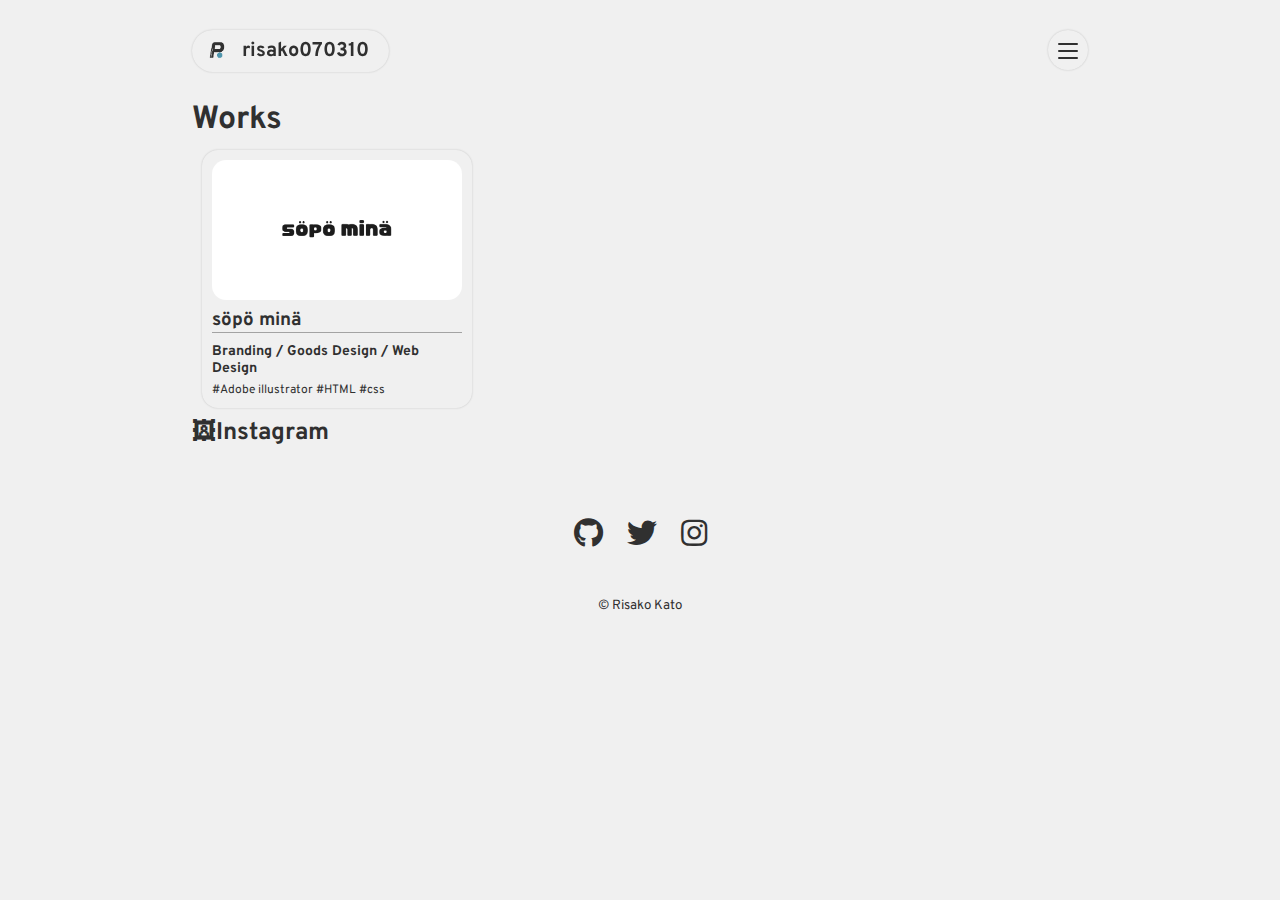
==== works/index.html @ 2bb0cb32 "add card layout" ====
<!DOCTYPE html>
<html>
    <head>
        <!-- Global site tag (gtag.js) - Google Analytics -->
        <script async src="https://www.googletagmanager.com/gtag/js?id=UA-144247257-9"></script>
        <script>
          window.dataLayer = window.dataLayer || [];
          function gtag(){dataLayer.push(arguments);}
          gtag('js', new Date());

          gtag('config', 'UA-144247257-9');
        </script>
        
        <title>Works | risako070310</title>
        
        <meta charset="utf-8">
        <meta name="viewport" content="width=device-width,initial-scale=1.0">
        <link rel="stylesheet" href="style.css" type="text/css">
        <link rel="stylesheet" href="../header.css" type="text/css">
        <link rel="shortcut icon" href="src/logo/logo.png" >

<!--        jqueryの読み込み-->
        <script src="https://ajax.googleapis.com/ajax/libs/jquery/2.0.0/jquery.min.js"></script>
        
<!--        google fonts, fontawesomeの導入-->
        <link rel="preconnect" href="https://fonts.googleapis.com">
        <link rel="preconnect" href="https://fonts.gstatic.com" crossorigin>
        <link href="https://fonts.googleapis.com/css2?family=Overpass:wght@500&display=swap" rel="stylesheet">
        <link rel="stylesheet" href="https://use.fontawesome.com/releases/v5.6.3/css/all.css">
           
<!--        OGPの設定-->
        <meta property="og:title" content="risako070310" />
        <meta property="og:type" content="website" />
        <meta property="og:url" content="https://risako070310.com" />
        <meta property="og:image" content="https://risako070310.com/src/logo/ogp.png" />
        <meta property="og:site_name" content="risako070310" />
        <meta property="og:description" content="Risako Kato | 加藤りさ子 Portfolio2022" />
        <meta name="twitter:card" content="summary" />
    </head>
    <body>
        <header>
            <a href="/" class="header_a">
                <div class="header_left">
                    <img src="/src/logo/logo.png">
                    <h1>risako070310</h1>
                </div>
            </a>
            <div id="nav-toggle">
                <div><span></span><span></span><span></span></div>
            </div>
    
            <div id="gloval-nav">
                <nav>
                    <ul>
                        <li><a href="https://risako070310.com" class="page">Home</a></li>
                        <li><a href="https://risako070310.com/works" class="page">Works</a></li>
                        <li>
                            <div class="contact">
                                <a href="https://github.com/risako070310"><i class="fab fa-github"></i></a>
                                <a href="https://twitter.com/risako070310"><i class="fab fa-twitter"></i></a>
                                <a href="https://instagram.com/risako070310"><i class="fab fa-instagram"></i></a>
                            </div>
                        </li>
                    </ul>
                </nav>
            </div>
        </header>
        <div class="container">
            <h1>Works</h1>
            <div class="works_flex">
                <div class="works_card">
                    <div class="works_img">
                        <img src="image/work1.jpg">
                    </div>
                    <h3>söpö minä</h3>
                    <span></span>
                    <h4>Branding / Goods Design / Web Design</h4>
                    <p>#Adobe illustrator #HTML #css </p>
                </div>
            </div>
            <div>
                <h2>🖼Instagram</h2>
            </div>

            <div class="contact" style="margin-top: 70px;">
                <a href="https://github.com/risako070310"><i class="fab fa-github"></i></a>
                <a href="https://twitter.com/risako070310"><i class="fab fa-twitter"></i></a>
                <a href="https://instagram.com/risako070310"><i class="fab fa-instagram"></i></a>
            </div>

            <footer><small class="footer_p">&copy; Risako Kato</small></footer>
        </div>
    </body>

<!--	ハンバーガーメニューのJS読み込み-->
    <script type="text/javascript">
        $(function () {
            $('#nav-toggle').on('click', function() {
                $('body').toggleClass('open');
            });
        });
    </script>
</html>
---- works/style.css ----
@font-face {
	font-family: 'Myfont';
	src: url("src/font/font.ttf")
}

*{    
    margin: 0px;
    padding: 0px;
}

body{
    width: 100%;
    font-family:  'Overpass', 'Myfont', sans-serif;
    background-color: #f0f0f0;
    color: #303030;
}

.contact{
    text-align: center;
    margin-bottom: 40px;
}

.contact a{
    text-decoration: none;
    color: #303030;
    font-size: 30px;
    margin: 10px;
}

footer{
    text-align: center;
    margin-bottom: 5px;
}

/*パソコン向け*/
@media screen and (min-width:961px) {
    .container{
        width: 70%;
        margin: 0 15%;
        padding-top: 100px;
    }
    .works_card{
        width: 250px;
        margin: 10px;
        border-radius: 16px;
        box-shadow: 0 0 2px 0 #c0c0c0;
        padding: 10px;
    }
    .works_img{
        width: 250px;
        height: 140px;
        border-radius: 14px;
        position: relative;
        overflow: hidden;
    }
    .works_img img{
        width: 100%;
        position: absolute;
        transform: scale(1.2);
        transition: transform .4s ease-in-out, top .3s ease;
    }
    .works_card:hover img{
        transform: scale(1.0);
    }
    .works_card h3{
        margin-top: 8px;
    }
    .works_card span{
        height: 1px;
        background-color: #303030;
        display: block;
        opacity: 0.4;
        margin-bottom: 10px;
    }
    .works_card h4{
        font-size: 14px;
        margin-bottom: 5px;
    }
    .works_card p{
        font-size: 12px;
    }
}

/*タブレット向け*/
@media screen and (min-width:521px) and (max-width:960px) {
	.container{
        width: 80%;
        margin: 0 10%;
    }
}

/*スマホ向け*/
@media screen and (min-width:351px) and (max-width:520px) {
	.container{
        width: 80%;
        margin: 0 10%;
    }
}

@media screen and (min-width:1px) and (max-width:350px) {
	.container{
        width: 80%;
        margin: 0 10%;
    }
}
---- header.css ----
.header_a{
    text-decoration: none;
}
.header_left{
    position: fixed;
    top: 30px;
    left: 15%;
    background-color: #f0f0f0;
    box-shadow: 0 0 2px 0 #c0c0c0;
    border-radius: 30px;
    display: flex;
}
.header_left img{
    width: 40px;
    height: 40px;
    border-radius: 20px;
    margin: 0 5px;
}
.header_left h1{
    color: #303030;
    font-size: 20px;
    margin: 8px 0;
    margin-right: 20px;
}

/* ハンバーガー */
#nav-toggle {
    position: fixed;
    top: 30px;
    right: 15%;
    height: 40px;
    cursor: pointer;
    border-radius: 20px;
    box-shadow: 0 0 2px 0 #c0c0c0;
}

#nav-toggle div {
    position: relative;
    width: 40px;
}
#nav-toggle span {
    border-radius: 2px;
    width: 50%;
    height: 2px;
    left: 5px;
    display: block;
    background: #303030;
    position: absolute;
    -webkit-transition: top .5s ease, -webkit-transform .6s ease-in-out;
    transition: top .5s ease, -webkit-transform .6s ease-in-out;
    transition: transform .6s ease-in-out, top .5s ease;
    transition: transform .6s ease-in-out, top .5s ease, -webkit-transform .6s ease-in-out;
    margin: 3px 5px;
}
#nav-toggle span:nth-child(1) {
    top: 10px;
}
#nav-toggle span:nth-child(2) {
    top: 17px;
}
#nav-toggle span:nth-child(3) {
    top: 24px;
}
#nav-toggle:hover span:nth-child(1) {
    top: 12px;
}
#nav-toggle:hover span:nth-child(3) {
    top: 22px;
}

.open #nav-toggle{
    background: none;
}
.open #nav-toggle span {
    background: #fff;
}
.open #nav-toggle span:nth-child(1) {
    top: 15px;
    -webkit-transform: rotate(45deg);
    transform: rotate(45deg);
}
.open #nav-toggle span:nth-child(2) {
    top: 15px;
    width: 0;
    left: 50%;
}
.open #nav-toggle span:nth-child(3) {
    top: 15px;
    -webkit-transform: rotate(-45deg);
    transform: rotate(-45deg);
}

/* z-index */
#nav-toggle {
    z-index: 1000;
}

#container {
    z-index: 900;
}

#gloval-nav {
    background: #c0c0c0;
    color: #fff;
    position: fixed;
    top: 0;
    left: 0;
    right: 0;
    bottom: 0;
    z-index: 990;
    text-align: center;
    display: -webkit-box;
    display: flex;
    visibility: hidden;
    -webkit-box-orient: vertical;
    -webkit-box-direction: normal;
          flex-direction: column;
    -webkit-box-pack: center;
          justify-content: center;
    -webkit-box-align: center;
          align-items: center;
    font-size: 29px;
    -webkit-transition: opacity .6s ease, visibility .6s ease;
    transition: opacity .6s ease, visibility .6s ease;
}

#gloval-nav a {
    display: block;
    color: #fff;
    font-family: 'Overpass', sans-serif;
    text-decoration: none;
    -webkit-transition: color .6s ease;
    transition: color .6s ease;
    font-size: 1.25em;
    font-weight: 800;
}
#gloval-nav a:hover {
    color: #303030;
}

#gloval-nav .page:before {
    position: absolute;
    content:'';
    top: 0.4em;
    left: 0.2em;
    height:0;
    width:0;
    border-style: solid;
    border-color: transparent transparent transparent #333333;
  }

#gloval-nav .page::after {
    position: absolute;
    bottom: -8px;
    left: 0;
    content: "";
    width: 100%;
    height: 3px;
    background: #333;
    transform: scale(0, 1);
    transform-origin: center top;
    transition: transform 0.3s;
}

#gloval-nav .page:hover::after {
    transform: scale(1, 1);
}

nav ul {
    list-style: none;
}
#gloval-nav ul li {
    margin: 30px 0;
    opacity: 0;
    -webkit-transform: translateX(200px);
    transform: translateX(200px);
    -webkit-transition: opacity .2s ease, -webkit-transform .6s ease;
    transition: opacity .2s ease, -webkit-transform .6s ease;
    transition: transform .6s ease, opacity .2s ease;
    transition: transform .6s ease, opacity .2s ease, -webkit-transform .6s ease;
}
#gloval-nav ul li:nth-child(2) {
    -webkit-transition-delay: .15s;
      transition-delay: .15s;
}
#gloval-nav ul li:nth-child(3) {
    -webkit-transition-delay: .3s;
      transition-delay: .3s;
}
#gloval-nav ul li:nth-child(4) {
    -webkit-transition-delay: .45s;
      transition-delay: .45s;
}
#gloval-nav ul li:nth-child(5) {
    -webkit-transition-delay: .6s;
      transition-delay: .6s;
}
#gloval-nav ul li:nth-child(6) {
    -webkit-transition-delay: .75s;
      transition-delay: .75s;
}
#gloval-nav ul li:nth-child(7) {
    -webkit-transition-delay: .9s;
      transition-delay: .9s;
}
#gloval-nav .contact {
    text-align: center;
    margin-top: 40px;
}

#gloval-nav .contact a{
    float: left;
    font-size: 20px;
}

/* open */
.open {
    overflow: hidden;
}
.open #gloval-nav {
    visibility: visible;
    opacity: 1;
}
.open #gloval-nav li {
    opacity: 1;
    -webkit-transform: translateX(0);
          transform: translateX(0);
    -webkit-transition: opacity .9s ease, -webkit-transform 1s ease;
    transition: opacity .9s ease, -webkit-transform 1s ease;
    transition: transform 1s ease, opacity .9s ease;
    transition: transform 1s ease, opacity .9s ease, -webkit-transform 1s ease;
}


/*タブレット向け*/
@media screen and (min-width:521px) and (max-width:960px) {
    .header_left{
        left: 10%;
    }
    #nav-toggle {
        right: 10%;
    }
}

/*スマホ向け*/
@media screen and (min-width:351px) and (max-width:520px) {
    .header_left{
        left: 10%;
    }
    #nav-toggle {
        right: 10%;
    }
}

@media screen and (min-width:1px) and (max-width:350px) {
    .header_left{
        left: 10%;
    }
    #nav-toggle {
        right: 10%;
    }
}
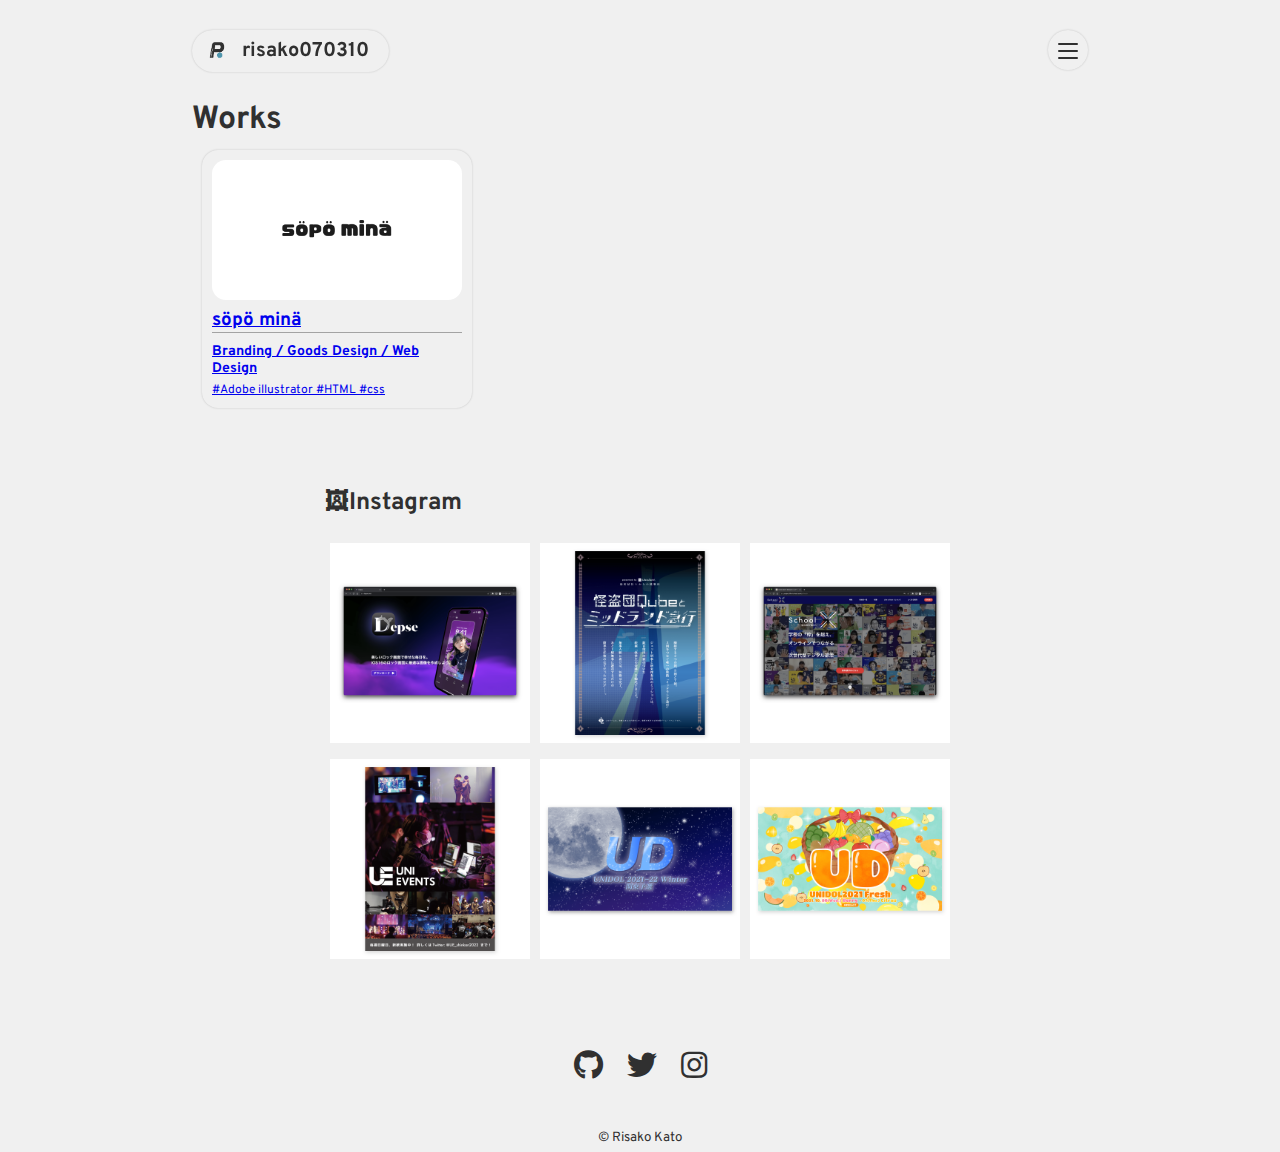
==== commit ef1d01fc: "add: instagram" ====
--- a/works/index.html
+++ b/works/index.html
@@ -17,7 +17,7 @@
         <meta name="viewport" content="width=device-width,initial-scale=1.0">
         <link rel="stylesheet" href="style.css" type="text/css">
         <link rel="stylesheet" href="../header.css" type="text/css">
-        <link rel="shortcut icon" href="src/logo/logo.png" >
+        <link rel="shortcut icon" href="/src/logo/logo.png" >
 
 <!--        jqueryの読み込み-->
         <script src="https://ajax.googleapis.com/ajax/libs/jquery/2.0.0/jquery.min.js"></script>
@@ -35,7 +35,7 @@
         <meta property="og:image" content="https://risako070310.com/src/logo/ogp.png" />
         <meta property="og:site_name" content="risako070310" />
         <meta property="og:description" content="Risako Kato | 加藤りさ子 Portfolio2022" />
-        <meta name="twitter:card" content="summary" />
+        <meta name="twitter:card" content="summary_large_image" />
     </head>
     <body>
         <header>
@@ -68,18 +68,28 @@
         <div class="container">
             <h1>Works</h1>
             <div class="works_flex">
-                <div class="works_card">
-                    <div class="works_img">
-                        <img src="image/work1.jpg">
+                <a href="/works/sopomina/">
+                    <div class="works_card">
+                        <div class="works_img">
+                            <img src="image/work1.jpg">
+                        </div>
+                        <h3>söpö minä</h3>
+                        <span></span>
+                        <h4>Branding / Goods Design / Web Design</h4>
+                        <p>#Adobe illustrator #HTML #css </p>
                     </div>
-                    <h3>söpö minä</h3>
-                    <span></span>
-                    <h4>Branding / Goods Design / Web Design</h4>
-                    <p>#Adobe illustrator #HTML #css </p>
+                </a>
+            </div>
+            <div class="instagram">
+                <h2>🖼Instagram</h2>
+                <div class="instagram_box">
+                    <a href="https://www.instagram.com/p/CfD3-3FJZzA/"><img src="/works/instagram/insta1.png"></a>
+                    <a href="https://www.instagram.com/p/CfD3DGJp1gG/"><img src="/works/instagram/insta2.png"></a>
+                    <a href="https://www.instagram.com/p/CTR2FYJJAgI/"><img src="/works/instagram/insta3.png"></a>
+                    <a href="https://www.instagram.com/p/CfD3-3FJZzA/"><img src="/works/instagram/insta4.png"></a>
+                    <a href="https://www.instagram.com/p/CfD3DGJp1gG/"><img src="/works/instagram/insta5.png"></a>
+                    <a href="https://www.instagram.com/p/CTR2FYJJAgI/"><img src="/works/instagram/insta6.png"></a>
                 </div>
-            </div>
-            <div>
-                <h2>🖼Instagram</h2>
             </div>
 
             <div class="contact" style="margin-top: 70px;">
--- a/works/style.css
+++ b/works/style.css
@@ -25,6 +25,14 @@
     color: #303030;
     font-size: 30px;
     margin: 10px;
+}
+
+.contact a:hover{
+    opacity: 0.6;
+}
+
+.instagram_box img:hover{
+    opacity: 0.6;
 }
 
 footer{
@@ -79,6 +87,22 @@
     .works_card p{
         font-size: 12px;
     }
+
+    .instagram{
+        margin: 80px calc((100% - 630px) / 2);
+        width: 630px;
+    }
+
+    .instagram_box{
+        display: flex;
+        flex-wrap: wrap;
+        width: 630px;
+        margin: 20px 0;
+    }
+    .instagram_box img{
+        width: 200px;
+        margin: 5px;
+    }
 }
 
 /*タブレット向け*/
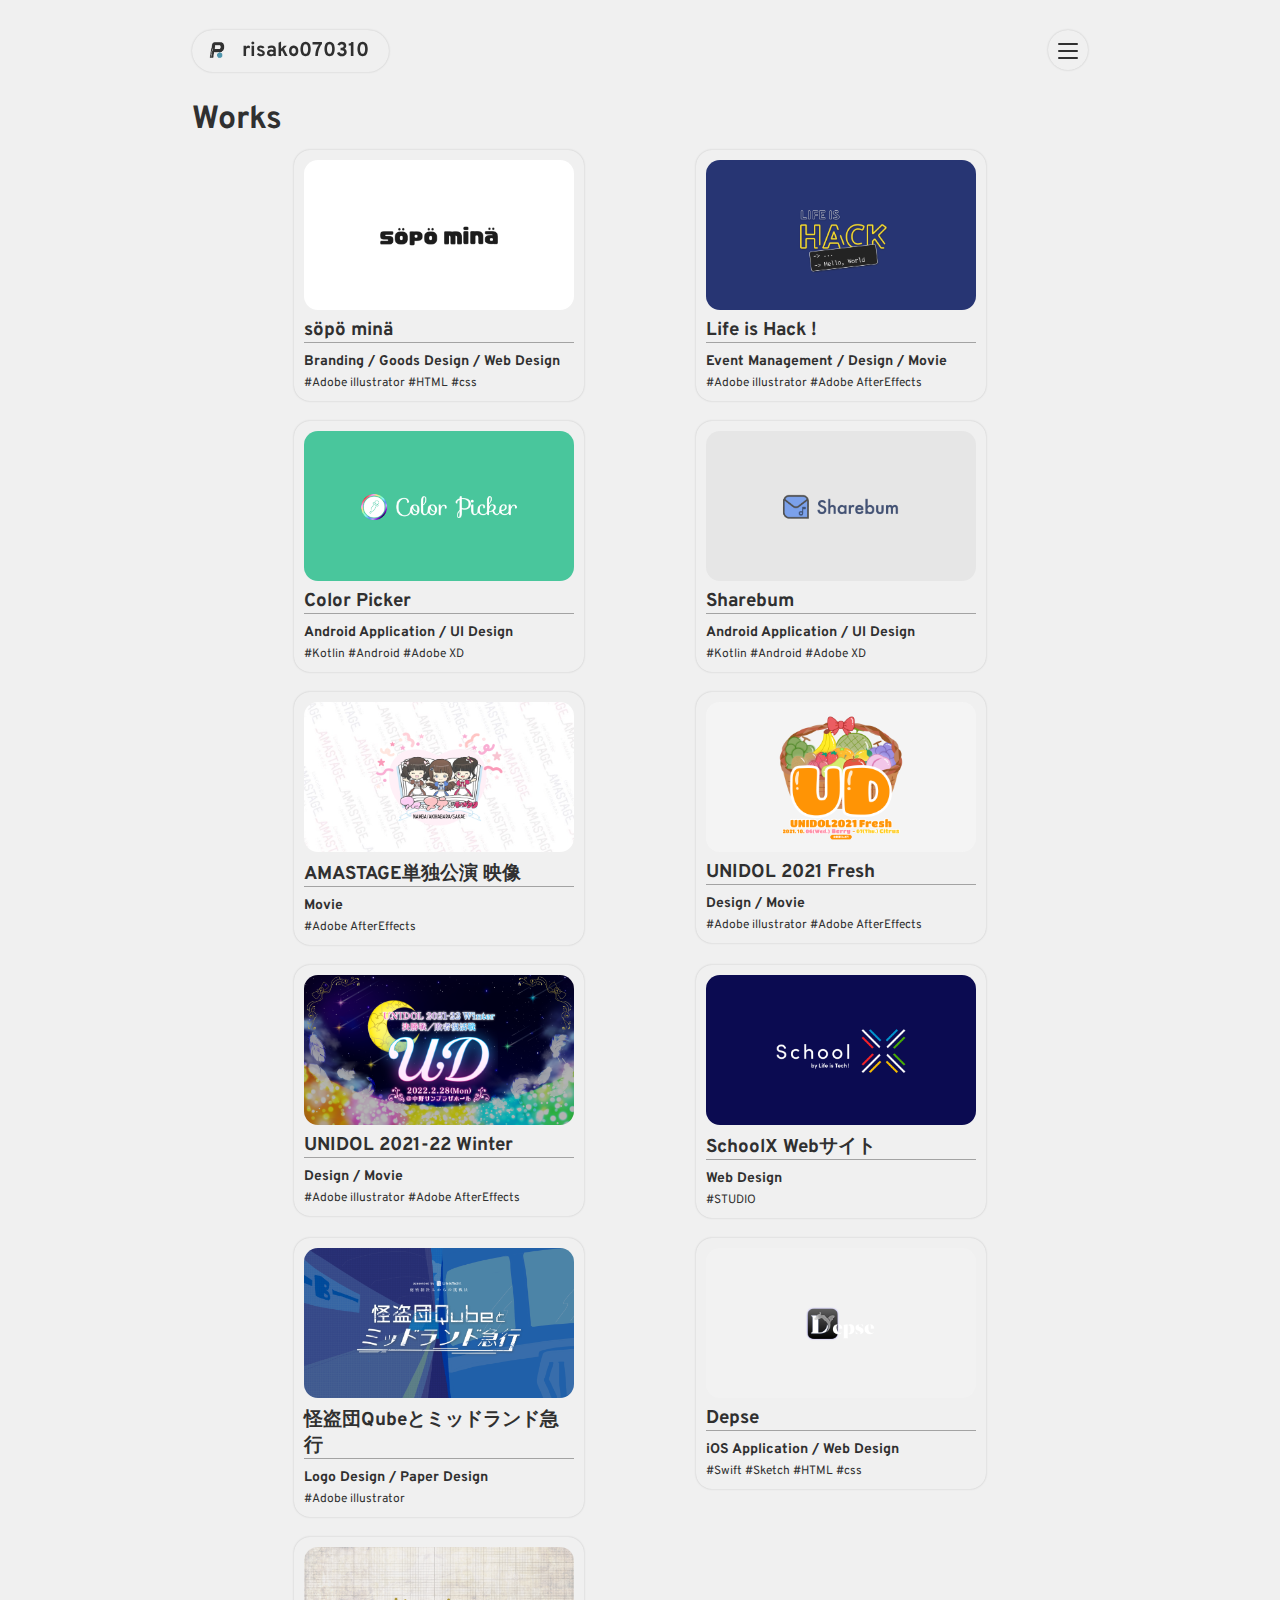
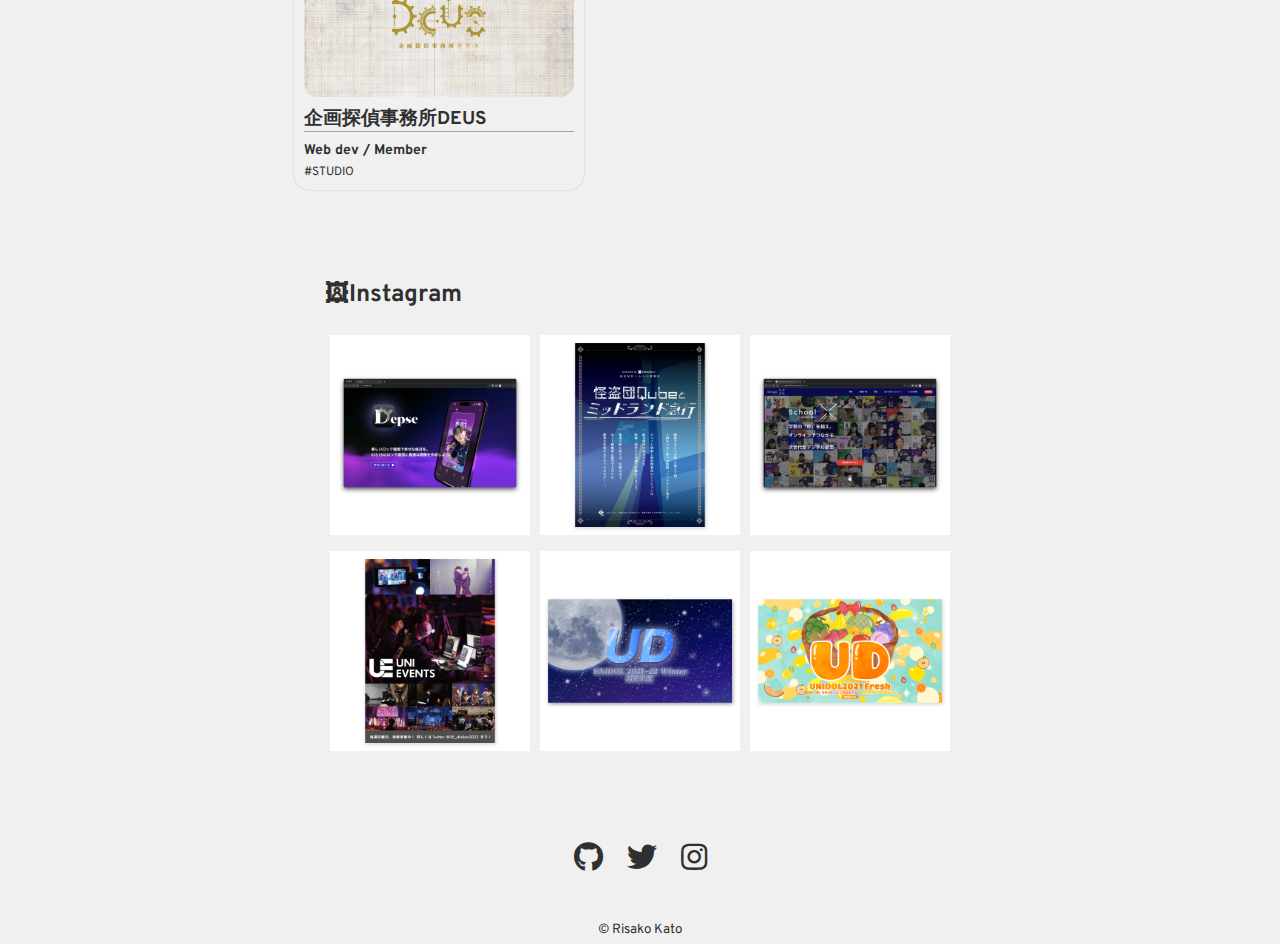
==== commit 3adb7b16: "add: work list" ====
--- a/works/index.html
+++ b/works/index.html
@@ -70,8 +70,8 @@
             <div class="works_flex">
                 <a href="/works/sopomina/">
                     <div class="works_card">
-                        <div class="works_img">
-                            <img src="image/work1.jpg">
+                        <div class="works_img work1">
+                            <img src="image/work1.png">
                         </div>
                         <h3>söpö minä</h3>
                         <span></span>
@@ -79,6 +79,117 @@
                         <p>#Adobe illustrator #HTML #css </p>
                     </div>
                 </a>
+                <a href="/works/lifeishack/">
+                    <div class="works_card">
+                        <div class="works_img work2">
+                            <img src="image/work2.png">
+                        </div>
+                        <h3>Life is Hack !</h3>
+                        <span></span>
+                        <h4>Event Management / Design / Movie</h4>
+                        <p>#Adobe illustrator #Adobe AfterEffects</p>
+                    </div>
+                </a>
+                <a href="/works/colorpicker/">
+                    <div class="works_card">
+                        <div class="works_img work3">
+                            <img src="image/work3.png">
+                        </div>
+                        <h3>Color Picker</h3>
+                        <span></span>
+                        <h4>Android Application / UI Design</h4>
+                        <p>#Kotlin #Android #Adobe XD</p>
+                    </div>
+                </a>
+                <a href="/works/sharebum/">
+                    <div class="works_card">
+                        <div class="works_img work4">
+                            <img src="image/work4.png">
+                        </div>
+                        <h3>Sharebum</h3>
+                        <span></span>
+                        <h4>Android Application / UI Design</h4>
+                        <p>#Kotlin #Android #Adobe XD</p>
+                    </div>
+                </a>
+                <a href="/works/amastage_movie/">
+                    <div class="works_card">
+                        <div class="works_img work5">
+                            <img src="image/work5.png">
+                        </div>
+                        <h3>AMASTAGE単独公演 映像</h3>
+                        <span></span>
+                        <h4>Movie</h4>
+                        <p>#Adobe AfterEffects</p>
+                    </div>
+                </a>
+                <a href="/works/unidol_21F/">
+                    <div class="works_card">
+                        <div class="works_img work6">
+                            <img src="image/work6.png">
+                        </div>
+                        <h3>UNIDOL 2021 Fresh</h3>
+                        <span></span>
+                        <h4>Design / Movie</h4>
+                        <p>#Adobe illustrator #Adobe AfterEffects</p>
+                    </div>
+                </a>
+                <a href="/works/unidol_2122W/">
+                    <div class="works_card">
+                        <div class="works_img work7">
+                            <img src="image/work7.png">
+                        </div>
+                        <h3>UNIDOL 2021-22 Winter</h3>
+                        <span></span>
+                        <h4>Design / Movie</h4>
+                        <p>#Adobe illustrator #Adobe AfterEffects</p>
+                    </div>
+                </a>
+                <a href="/works/schoolX/">
+                    <div class="works_card">
+                        <div class="works_img work8">
+                            <img src="image/work8.png">
+                        </div>
+                        <h3>SchoolX Webサイト</h3>
+                        <span></span>
+                        <h4>Web Design</h4>
+                        <p>#STUDIO</p>
+                    </div> 
+                </a>
+                <a href="/works/midland/">
+                    <div class="works_card">
+                        <div class="works_img work9">
+                            <img src="image/work9.png">
+                        </div>
+                        <h3>怪盗団Qubeとミッドランド急行</h3>
+                        <span></span>
+                        <h4>Logo Design / Paper Design</h4>
+                        <p>#Adobe illustrator</p>
+                    </div> 
+                </a>
+                <a href="/works/depse/">
+                    <div class="works_card">
+                        <div class="works_img work10">
+                            <img src="image/work10.png">
+                        </div>
+                        <h3>Depse</h3>
+                        <span></span>
+                        <h4>iOS Application / Web Design</h4>
+                        <p>#Swift #Sketch #HTML #css</p>
+                    </div> 
+                </a>
+                <a href="/works/deus/">
+                    <div class="works_card">
+                        <div class="works_img work11">
+                            <img src="image/work11.png">
+                        </div>
+                        <h3>企画探偵事務所DEUS</h3>
+                        <span></span>
+                        <h4>Web dev / Member</h4>
+                        <p>#STUDIO</p>
+                    </div> 
+                </a>
+                <div class="works_card blank_card"></div> 
             </div>
             <div class="instagram">
                 <h2>🖼Instagram</h2>
--- a/works/style.css
+++ b/works/style.css
@@ -31,13 +31,80 @@
     opacity: 0.6;
 }
 
+.works_flex{
+    display: flex;
+    flex-wrap: wrap;
+    justify-content: space-evenly;
+}
+
 .instagram_box img:hover{
     opacity: 0.6;
+}
+.instagram_box{
+    display: flex;
+    flex-wrap: wrap;
 }
 
 footer{
     text-align: center;
     margin-bottom: 5px;
+}
+
+.work1{
+    background-color: #fff;
+}
+
+.work2{
+    background-color: #273573;
+}
+
+.work3{
+    background-color: #49C69C;
+}
+
+.work4{
+    background-color: #e6e6e6;
+}
+
+.work5{
+    background-image: url(image/work5-bg.jpeg);
+    background-color:rgba(255, 255, 255, 0.3);
+    background-blend-mode: lighten;
+}
+
+.work6{
+    background-image: url(image/work6-bg.png);
+    background-color:rgba(255, 255, 255, 0.3);
+    background-blend-mode: lighten;
+}
+
+.work7{
+    background-image: url(image/work7-bg.png);
+    background-color:rgba(0, 0, 0,0.3);
+    background-blend-mode: darken;
+}
+
+.work8{
+    background-color: #0b0b51;
+}
+
+.work9{
+    background-image: url(image/work9-bg.png);
+    background-size: 300px;
+    background-repeat: no-repeat;
+    background-color:rgba(0, 0, 0,0.3);
+    background-blend-mode: darken;
+}
+
+.work10{
+    background-image: url(image/work10-bg.png);
+    background-color:rgba(255, 255, 255, 0.15);
+    background-blend-mode: lighten;
+}
+
+.work11{
+    background-image: url(image/work11-bg.png);
+    background-size: 300px;
 }
 
 /*パソコン向け*/
@@ -47,19 +114,26 @@
         margin: 0 15%;
         padding-top: 100px;
     }
+    .works_flex a{
+        text-decoration: none;
+        color: #303030;
+    }
     .works_card{
-        width: 250px;
+        width: 270px;
         margin: 10px;
         border-radius: 16px;
         box-shadow: 0 0 2px 0 #c0c0c0;
         padding: 10px;
     }
     .works_img{
-        width: 250px;
-        height: 140px;
+        width: 270px;
+        height: 150px;
         border-radius: 14px;
         position: relative;
         overflow: hidden;
+        background-size: 270px;
+        background-repeat: no-repeat;
+        background-position: center;
     }
     .works_img img{
         width: 100%;
@@ -94,14 +168,16 @@
     }
 
     .instagram_box{
-        display: flex;
-        flex-wrap: wrap;
         width: 630px;
         margin: 20px 0;
     }
     .instagram_box img{
         width: 200px;
         margin: 5px;
+    }
+
+    .blank_card{
+        box-shadow: none;
     }
 }
 
--- a/header.css
+++ b/header.css
@@ -2,6 +2,7 @@
     text-decoration: none;
 }
 .header_left{
+    z-index: 1000;
     position: fixed;
     top: 30px;
     left: 15%;
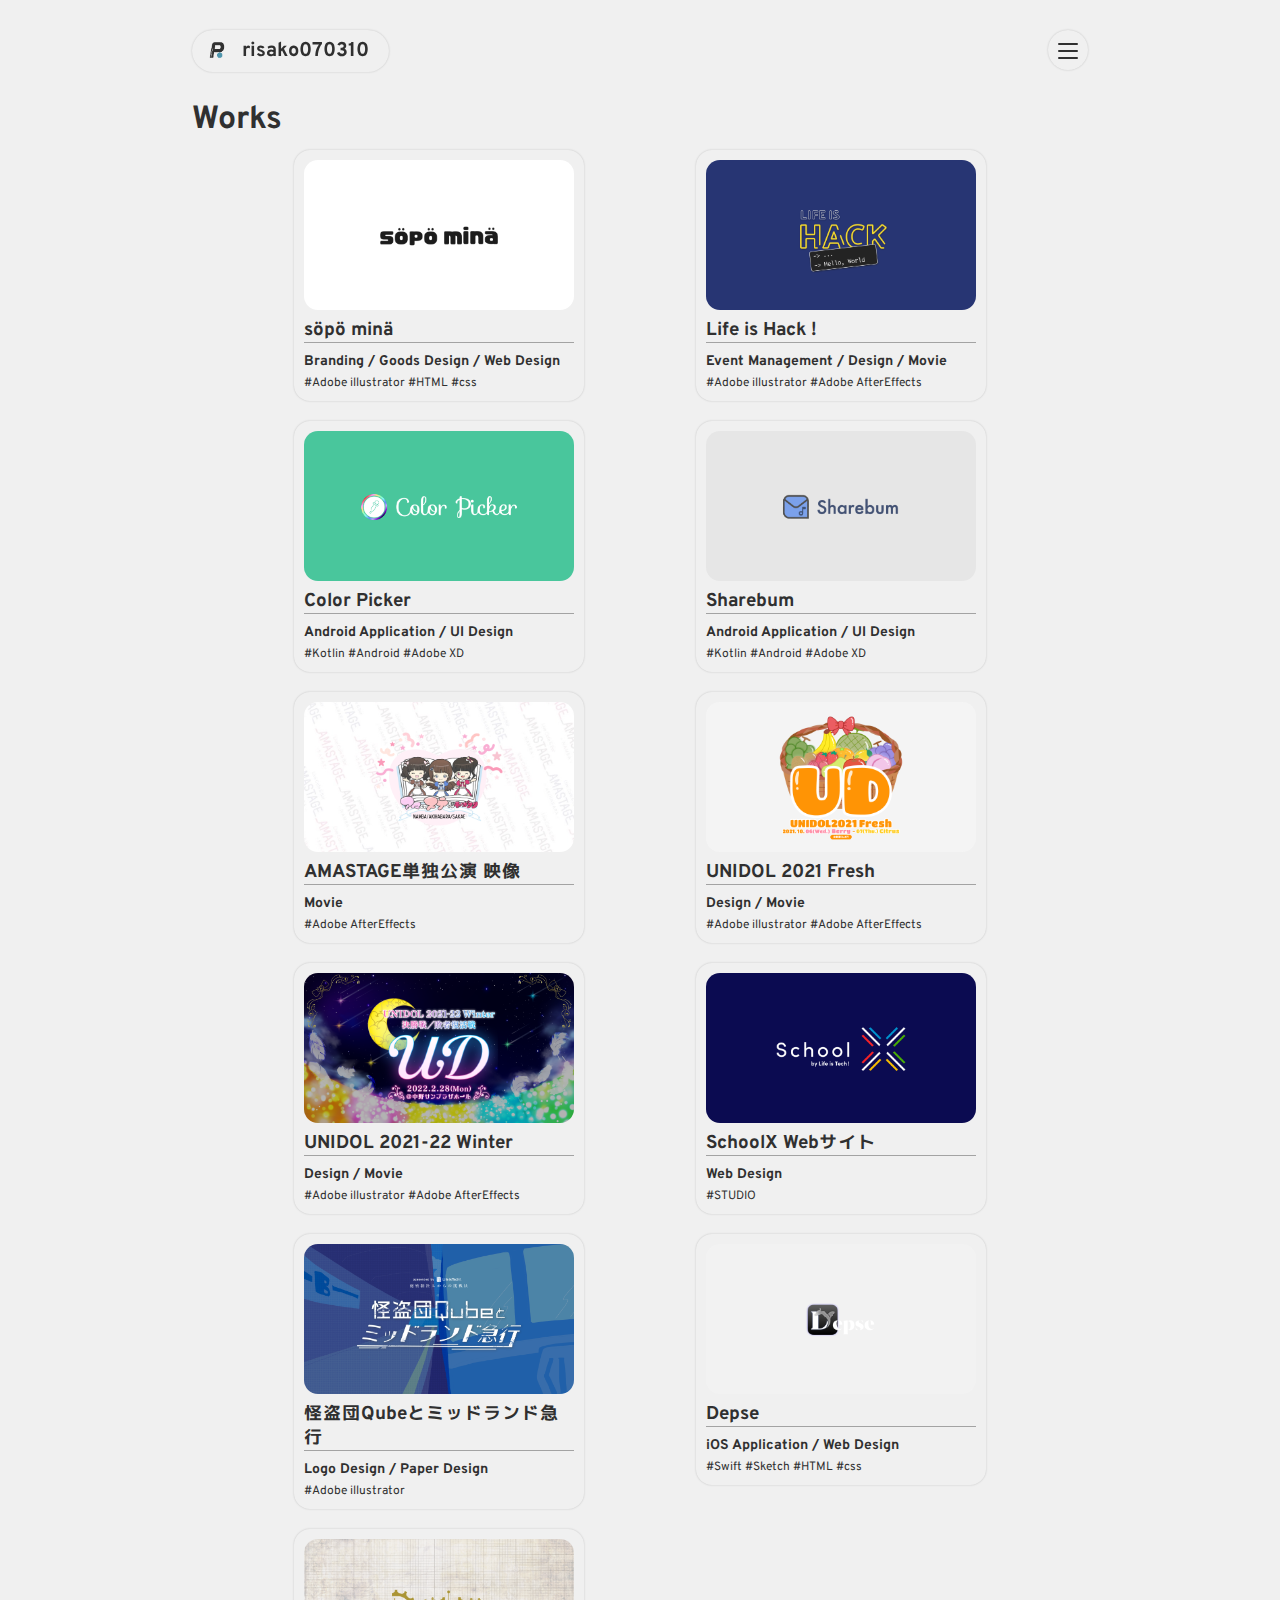
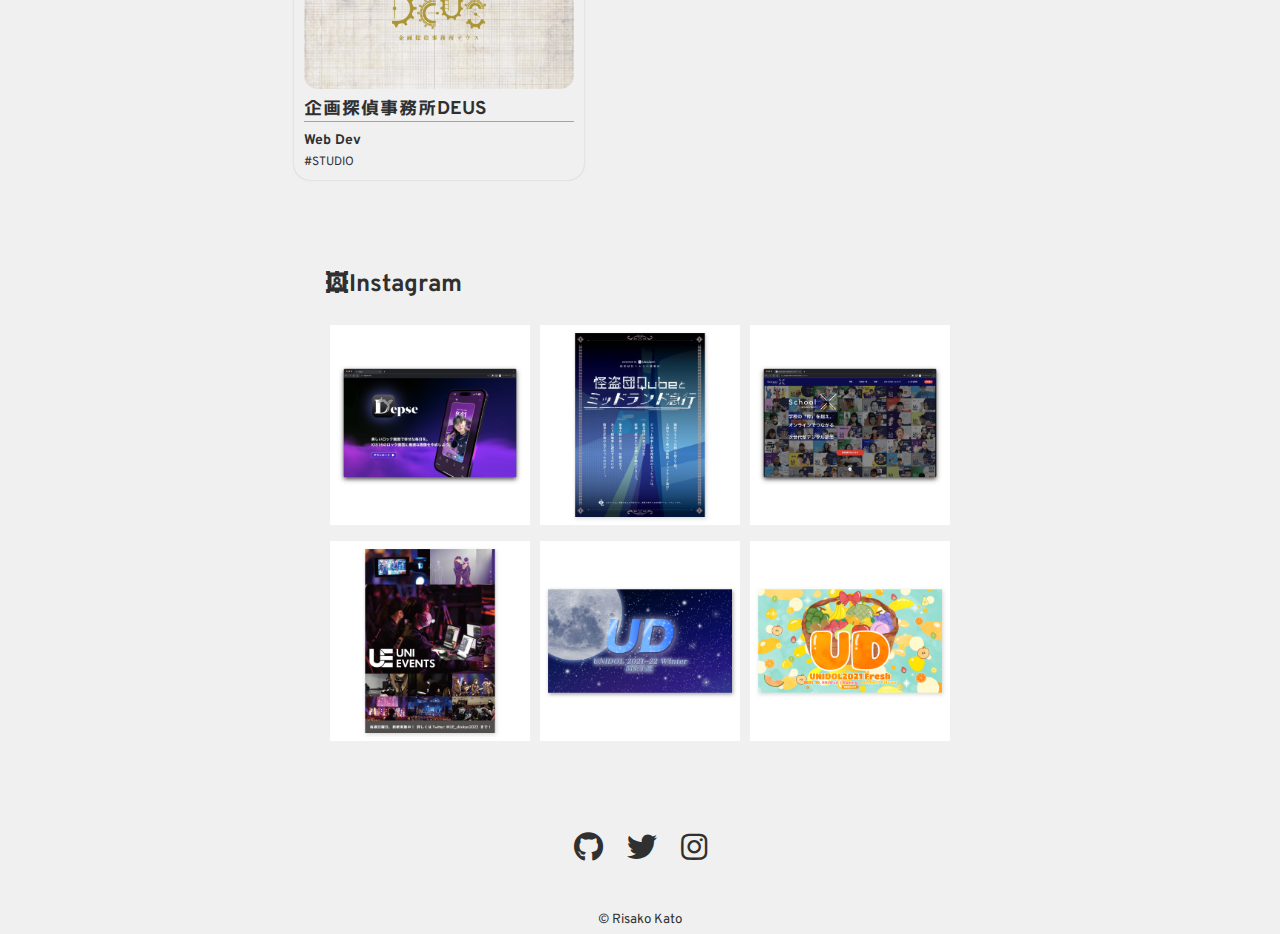
==== commit 1d5ee717: "update: work" ====
--- a/works/index.html
+++ b/works/index.html
@@ -185,7 +185,7 @@
                         </div>
                         <h3>企画探偵事務所DEUS</h3>
                         <span></span>
-                        <h4>Web dev / Member</h4>
+                        <h4>Web Dev</h4>
                         <p>#STUDIO</p>
                     </div> 
                 </a>
--- a/works/style.css
+++ b/works/style.css
@@ -1,6 +1,6 @@
 @font-face {
 	font-family: 'Myfont';
-	src: url("src/font/font.ttf")
+	src: url("../src/font/font.ttf")
 }
 
 *{    
@@ -186,6 +186,72 @@
 	.container{
         width: 80%;
         margin: 0 10%;
+        padding-top: 100px;
+    }
+    .works_flex a{
+        text-decoration: none;
+        color: #303030;
+    }
+    .works_card{
+        width: 240px;
+        margin: 10px;
+        border-radius: 16px;
+        box-shadow: 0 0 2px 0 #c0c0c0;
+        padding: 10px;
+    }
+    .works_img{
+        width: 240px;
+        height: 140px;
+        border-radius: 14px;
+        position: relative;
+        overflow: hidden;
+        background-size: 240px;
+        background-repeat: no-repeat;
+        background-position: center;
+    }
+    .works_img img{
+        width: 100%;
+        position: absolute;
+        transform: scale(1.2);
+        transition: transform .4s ease-in-out, top .3s ease;
+    }
+    .works_card:hover img{
+        transform: scale(1.0);
+    }
+    .works_card h3{
+        margin-top: 8px;
+    }
+    .works_card span{
+        height: 1px;
+        background-color: #303030;
+        display: block;
+        opacity: 0.4;
+        margin-bottom: 10px;
+    }
+    .works_card h4{
+        font-size: 14px;
+        margin-bottom: 5px;
+    }
+    .works_card p{
+        font-size: 12px;
+    }
+
+    .instagram{
+        margin: 80px calc((100% - 510px) / 2);
+        width: 510px;
+    }
+
+    .instagram_box{
+        width: 510px;
+        margin: 20px 0;
+    }
+    .instagram_box img{
+        width: 160px;
+        margin: 5px;
+    }
+
+    .blank_card{
+        box-shadow: none;
     }
 }
 
